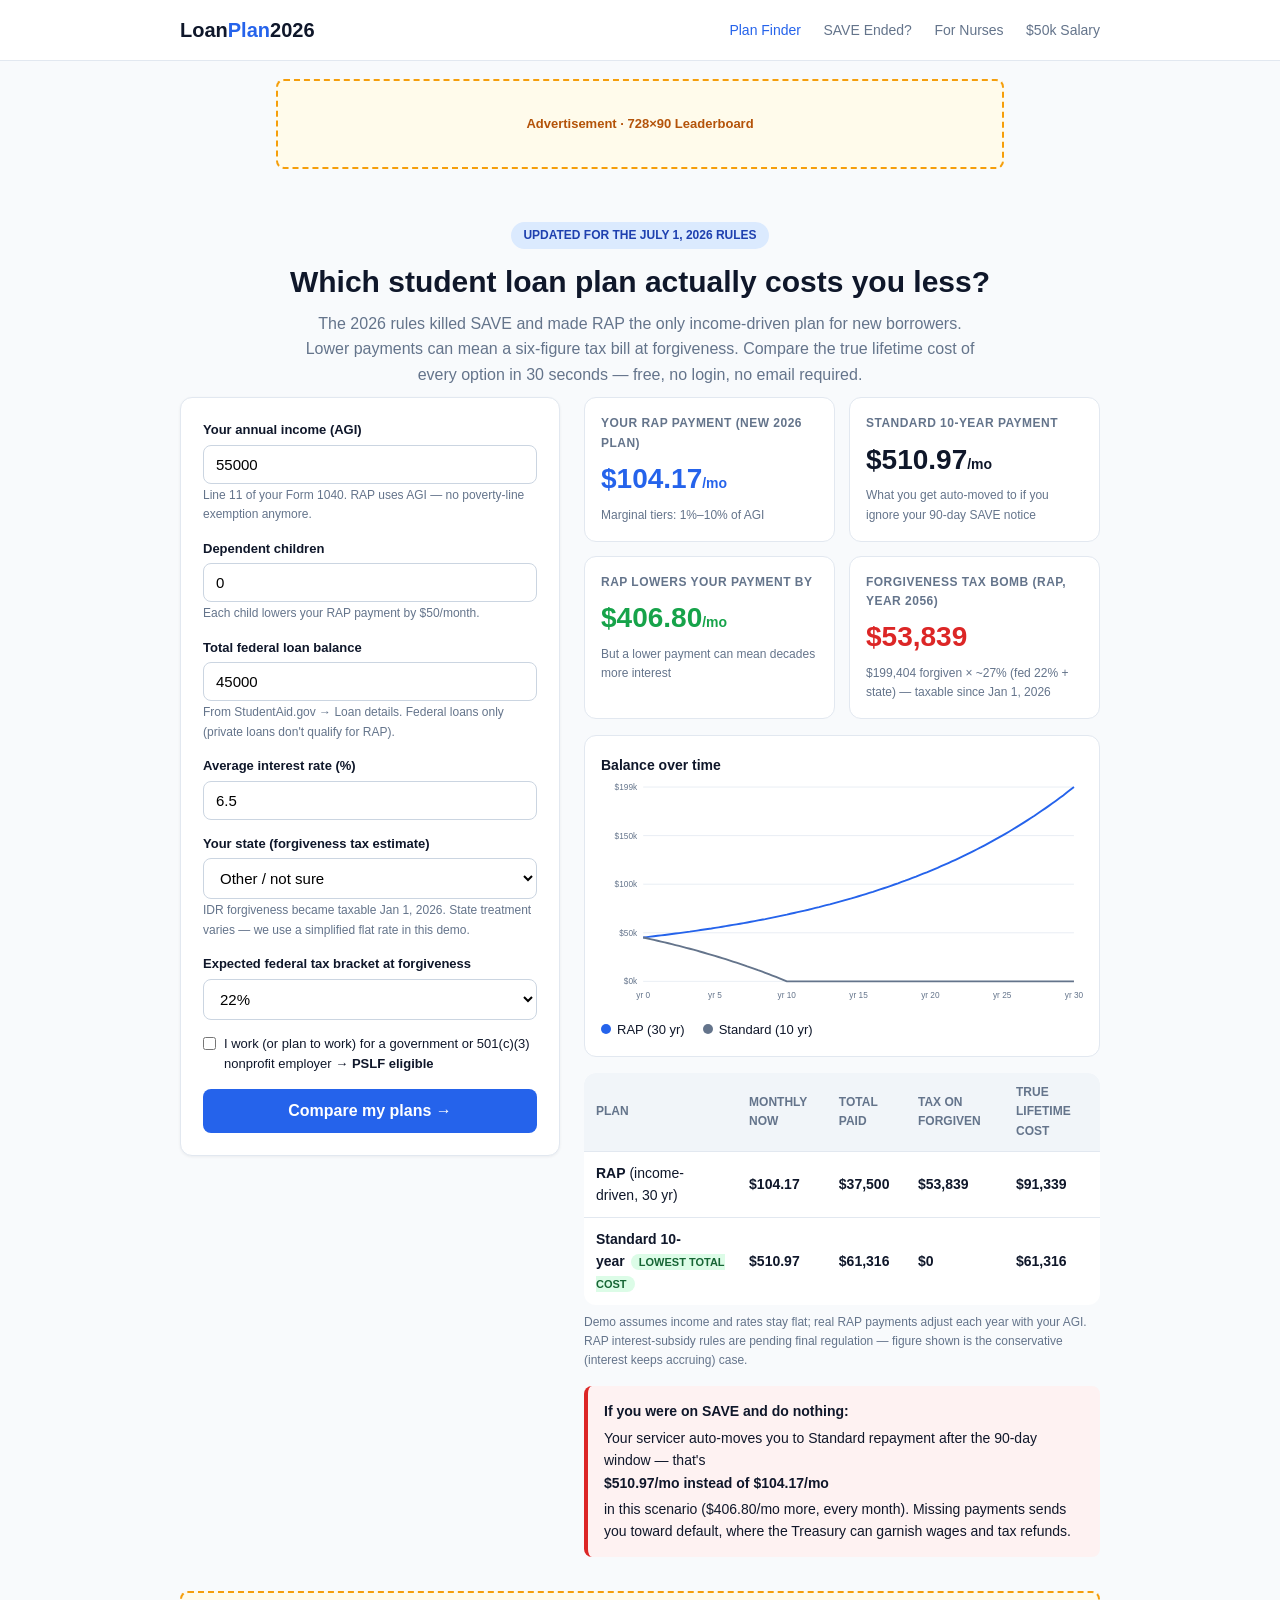
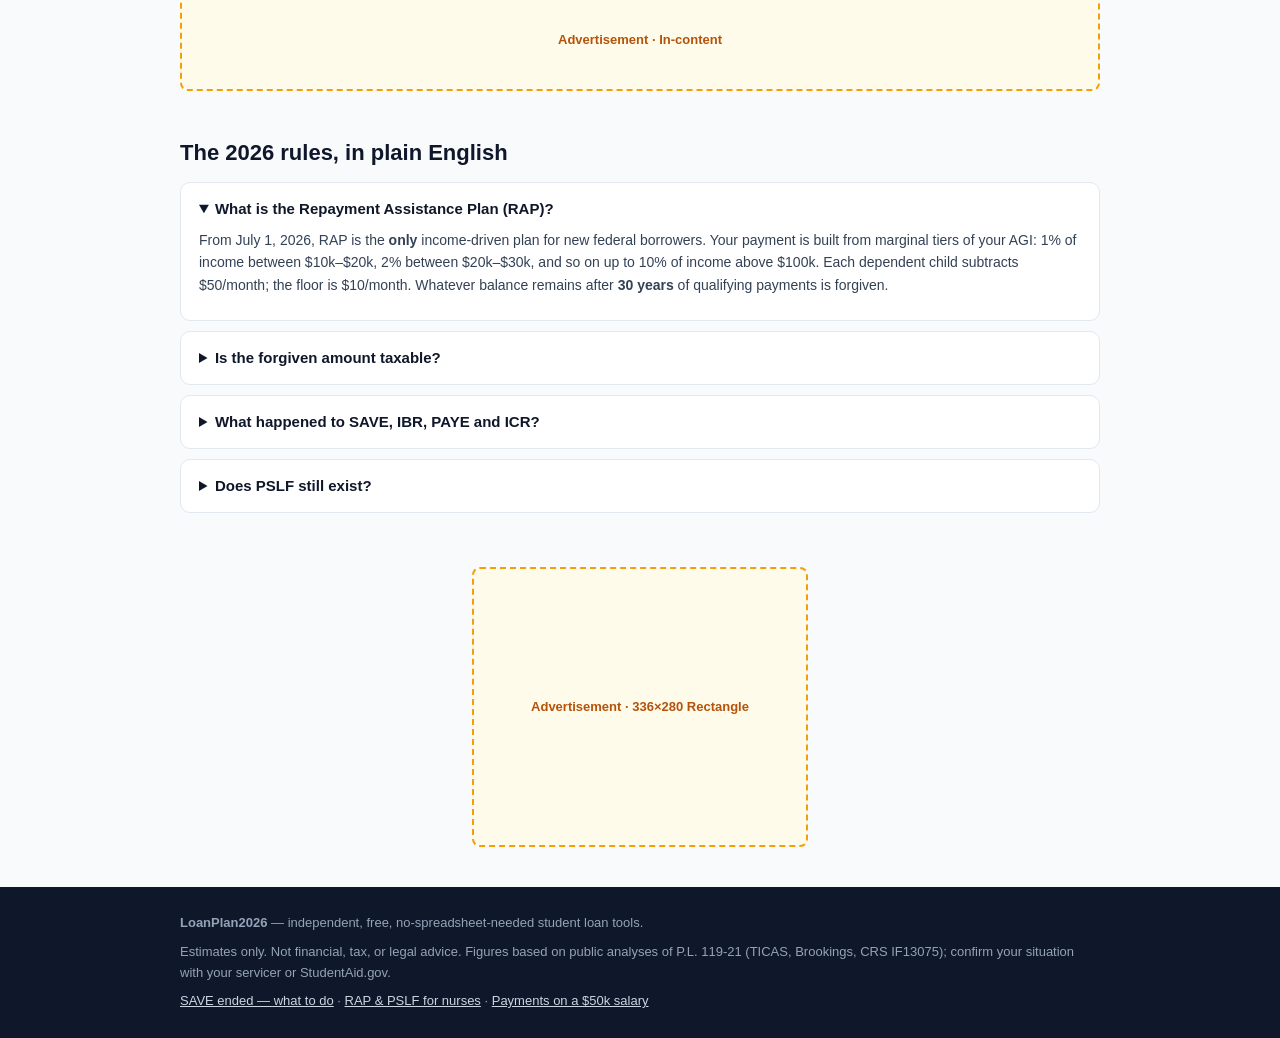
==== index.html @ 5ff78b08 "Student loan repayment plan finder for the July 2026 rules Static, dependency-free calculator compar" ====
<!DOCTYPE html>
<html lang="en">
<head>
<meta charset="UTF-8">
<meta name="viewport" content="width=device-width, initial-scale=1.0">
<title>Student Loan Repayment Plan Finder 2026 — RAP vs Standard vs PSLF Calculator</title>
<meta name="description" content="Free calculator: compare the new Repayment Assistance Plan (RAP), Standard 10-year, and PSLF under the July 2026 rules. See your monthly payment, lifetime cost, and the forgiveness tax bomb before your 90-day window closes.">
<link rel="icon" href="data:,">
<link rel="stylesheet" href="style.css">
<script type="application/ld+json">
{
  "@context": "https://schema.org",
  "@type": "FAQPage",
  "mainEntity": [
    {
      "@type": "Question",
      "name": "What is the Repayment Assistance Plan (RAP)?",
      "acceptedAnswer": { "@type": "Answer", "text": "RAP is the only income-driven repayment plan available to new federal student loan borrowers from July 1, 2026. Payments are calculated on marginal tiers of 1% to 10% of your adjusted gross income, minus $50 per month per dependent child, with a $10 minimum. Remaining balances are forgiven after 30 years." }
    },
    {
      "@type": "Question",
      "name": "Is student loan forgiveness still tax-free?",
      "acceptedAnswer": { "@type": "Answer", "text": "No, except for PSLF. Since January 1, 2026, amounts forgiven under income-driven plans like RAP count as taxable income. Forgiveness under Public Service Loan Forgiveness remains federally tax-free." }
    },
    {
      "@type": "Question",
      "name": "What happens to SAVE plan borrowers?",
      "acceptedAnswer": { "@type": "Answer", "text": "The SAVE plan ended July 1, 2026. Borrowers get a 90-day window after servicer notification to pick a new plan; anyone who does not choose is automatically moved to Standard repayment, which usually means a much higher monthly payment." }
    }
  ]
}
</script>
</head>
<body>

<header class="site">
  <div class="container">
    <a class="logo" href="index.html">Loan<span>Plan</span>2026</a>
    <nav class="site">
      <a href="index.html" class="active">Plan Finder</a>
      <a href="save-transition.html">SAVE Ended?</a>
      <a href="nurses.html">For Nurses</a>
      <a href="income-50k.html">$50k Salary</a>
    </nav>
  </div>
</header>

<div class="container">
  <div class="ad-slot ad-leaderboard">Advertisement · 728×90 Leaderboard</div>
</div>

<div class="container hero">
  <div class="badge">UPDATED FOR THE JULY 1, 2026 RULES</div>
  <h1>Which student loan plan actually costs you less?</h1>
  <p class="sub">The 2026 rules killed SAVE and made RAP the only income-driven plan for new borrowers. Lower payments can mean a six-figure tax bill at forgiveness. Compare the true lifetime cost of every option in 30 seconds — free, no login, no email required.</p>
</div>

<main class="container">
  <div class="calc-wrap">

    <!-- ============ INPUT FORM ============ -->
    <div class="card">
      <form id="calc-form" data-defaults='{"agi":55000,"children":0,"balance":45000,"rate":6.5}'>
        <div class="field">
          <label for="agi">Your annual income (AGI)</label>
          <input type="number" id="agi" name="agi" min="0" step="1" value="55000" required>
          <div class="hint">Line 11 of your Form 1040. RAP uses AGI — no poverty-line exemption anymore.</div>
        </div>
        <div class="field">
          <label for="children">Dependent children</label>
          <input type="number" id="children" name="children" min="0" max="10" value="0">
          <div class="hint">Each child lowers your RAP payment by $50/month.</div>
        </div>
        <div class="field">
          <label for="balance">Total federal loan balance</label>
          <input type="number" id="balance" name="balance" min="0" step="1" value="45000" required>
          <div class="hint">From StudentAid.gov → Loan details. Federal loans only (private loans don't qualify for RAP).</div>
        </div>
        <div class="field">
          <label for="rate">Average interest rate (%)</label>
          <input type="number" id="rate" name="rate" min="0" max="15" step="0.01" value="6.5">
        </div>
        <div class="field">
          <label for="state">Your state (forgiveness tax estimate)</label>
          <select id="state" name="state">
            <option value="CA">California</option>
            <option value="NY">New York</option>
            <option value="MA">Massachusetts</option>
            <option value="IL">Illinois</option>
            <option value="PA">Pennsylvania</option>
            <option value="OH">Ohio</option>
            <option value="GA">Georgia</option>
            <option value="TX">Texas (no income tax)</option>
            <option value="FL">Florida (no income tax)</option>
            <option value="WA">Washington (no income tax)</option>
            <option value="TN">Tennessee (no income tax)</option>
            <option value="OTHER" selected>Other / not sure</option>
          </select>
          <div class="hint">IDR forgiveness became taxable Jan 1, 2026. State treatment varies — we use a simplified flat rate in this demo.</div>
        </div>
        <div class="field">
          <label for="fedTax">Expected federal tax bracket at forgiveness</label>
          <select id="fedTax" name="fedTax">
            <option value="12">12%</option>
            <option value="22" selected>22%</option>
            <option value="24">24%</option>
            <option value="32">32%</option>
          </select>
        </div>
        <div class="checkline">
          <input type="checkbox" id="pslf" name="pslf">
          <label for="pslf">I work (or plan to work) for a government or 501(c)(3) nonprofit employer → <b>PSLF eligible</b></label>
        </div>
        <button type="submit" class="primary">Compare my plans →</button>
</form>
    </div>

    <!-- ============ RESULTS ============ -->
    <div id="results">
      <div id="cards" class="result-grid"></div>
      <div class="chart-box">
        <b style="font-size:14px">Balance over time</b>
        <div id="chart"></div>
        <div id="legend" class="legend"></div>
      </div>
      <div id="compare-table"></div>
      <div id="do-nothing"></div>
</div>
  </div>

  <div class="ad-slot ad-inline">Advertisement · In-content</div>

  <section class="block faq">
    <h2>The 2026 rules, in plain English</h2>
    <details open>
      <summary>What is the Repayment Assistance Plan (RAP)?</summary>
      <p>From July 1, 2026, RAP is the <b>only</b> income-driven plan for new federal borrowers. Your payment is built from marginal tiers of your AGI: 1% of income between $10k–$20k, 2% between $20k–$30k, and so on up to 10% of income above $100k. Each dependent child subtracts $50/month; the floor is $10/month. Whatever balance remains after <b>30 years</b> of qualifying payments is forgiven.</p>
    </details>
    <details>
      <summary>Is the forgiven amount taxable?</summary>
      <p><b>Yes — this is the trap.</b> The federal tax exclusion for IDR forgiveness expired, and since January 1, 2026 forgiven balances are taxable income. A borrower with $80k forgiven could owe ~$20k+ in tax in the year of forgiveness. <b>PSLF forgiveness remains tax-free</b>, which is why the PSLF track wins for public-service workers. Some states also tax the forgiven amount; our calculator estimates both.</p>
    </details>
    <details>
      <summary>What happened to SAVE, IBR, PAYE and ICR?</summary>
      <p>SAVE ended July 1, 2026. If you were enrolled, your servicer notifies you and you have <b>90 days</b> to choose a new plan — otherwise you are auto-moved to Standard repayment (often 3–5× the RAP payment). Old IBR remains available to existing borrowers; PAYE and ICR sunset by July 1, 2028. New borrowers cannot get any of them.</p>
    </details>
    <details>
      <summary>Does PSLF still exist?</summary>
      <p>Yes. The 120-payment / 10-year structure survives, RAP payments count, and PSLF forgiveness stays tax-free. But the new "Tiered Standard" plan does <b>not</b> count toward PSLF — picking the wrong plan can waste years of progress. See <a href="nurses.html">our guide for nurses</a> for the PSLF-specific math.</p>
    </details>
  </section>

  <div class="ad-slot ad-rect">Advertisement · 336×280 Rectangle</div>
</main>

<footer class="site">
  <div class="container">
    <div><b>LoanPlan2026</b> — independent, free, no-spreadsheet-needed student loan tools.</div>
    <div>Estimates only. Not financial, tax, or legal advice. Figures based on public analyses of P.L. 119-21 (TICAS, Brookings, CRS IF13075); confirm your situation with your servicer or StudentAid.gov.</div>
    <div><a href="save-transition.html">SAVE ended — what to do</a> · <a href="nurses.html">RAP & PSLF for nurses</a> · <a href="income-50k.html">Payments on a $50k salary</a></div>
  </div>
</footer>

<script src="calc.js"></script>
</body>
</html>
---- style.css ----
:root {
  --blue: #2563eb;
  --blue-dark: #1e40af;
  --green: #16a34a;
  --red: #dc2626;
  --ink: #0f172a;
  --muted: #64748b;
  --bg: #f8fafc;
  --card: #ffffff;
  --line: #e2e8f0;
}
* { box-sizing: border-box; margin: 0; padding: 0; }
body {
  font-family: -apple-system, BlinkMacSystemFont, "Segoe UI", Roboto, Helvetica, Arial, sans-serif;
  color: var(--ink);
  background: var(--bg);
  line-height: 1.6;
}
a { color: var(--blue); }
.container { max-width: 960px; margin: 0 auto; padding: 0 20px; }

/* ===== Header ===== */
header.site {
  background: var(--card); border-bottom: 1px solid var(--line);
  padding: 14px 0;
}
header.site .container { display: flex; align-items: center; justify-content: space-between; flex-wrap: wrap; gap: 10px; }
.logo { font-size: 20px; font-weight: 800; color: var(--ink); text-decoration: none; }
.logo span { color: var(--blue); }
nav.site a { margin-left: 18px; text-decoration: none; color: var(--muted); font-size: 14px; font-weight: 500; }
nav.site a:hover, nav.site a.active { color: var(--blue); }

/* ===== Ad slots (reserved inventory) ===== */
.ad-slot {
  border: 2px dashed #f59e0b; background: #fffbeb; border-radius: 8px;
  display: flex; flex-direction: column; align-items: center; justify-content: center;
  color: #b45309; font-size: 13px; font-weight: 600; margin: 18px auto; text-align: center;
}
.ad-leaderboard { max-width: 728px; height: 90px; }
.ad-rect { max-width: 336px; height: 280px; }
.ad-inline { max-width: 100%; height: 100px; }

/* ===== Hero / content ===== */
.hero { padding: 34px 0 10px; text-align: center; }
.hero h1 { font-size: 30px; line-height: 1.25; margin-bottom: 10px; }
.hero p.sub { color: var(--muted); font-size: 16px; max-width: 680px; margin: 0 auto; }
.badge {
  display: inline-block; background: #dbeafe; color: var(--blue-dark);
  font-size: 12px; font-weight: 700; padding: 4px 12px; border-radius: 999px; margin-bottom: 14px;
}

section.block { padding: 26px 0; }
h2 { font-size: 22px; margin-bottom: 12px; }
h3 { font-size: 17px; margin: 18px 0 8px; }
p { margin-bottom: 10px; }
ul.plain { margin: 8px 0 14px 22px; }
ul.plain li { margin-bottom: 6px; }

/* ===== Calculator ===== */
.calc-wrap { display: grid; grid-template-columns: 380px 1fr; gap: 24px; align-items: start; }
@media (max-width: 860px) { .calc-wrap { grid-template-columns: 1fr; } }
.card {
  background: var(--card); border: 1px solid var(--line); border-radius: 12px;
  padding: 22px; box-shadow: 0 1px 3px rgba(15,23,42,.06);
}
.field { margin-bottom: 14px; }
.field label { display: block; font-size: 13px; font-weight: 600; margin-bottom: 4px; }
.field .hint { font-size: 12px; color: var(--muted); margin-top: 2px; }
.field input[type=number], .field select {
  width: 100%; padding: 10px 12px; border: 1px solid #cbd5e1; border-radius: 8px;
  font-size: 15px; background: #fff;
}
.field input:focus, .field select:focus { outline: 2px solid var(--blue); border-color: transparent; }
.checkline { display: flex; align-items: flex-start; gap: 8px; font-size: 13px; margin-bottom: 14px; }
.checkline input { margin-top: 3px; }
button.primary {
  width: 100%; padding: 13px; background: var(--blue); color: #fff; border: none;
  border-radius: 8px; font-size: 16px; font-weight: 700; cursor: pointer;
}
button.primary:hover { background: var(--blue-dark); }

/* ===== Results ===== */
.result-grid { display: grid; grid-template-columns: 1fr 1fr; gap: 14px; margin-bottom: 16px; }
@media (max-width: 560px) { .result-grid { grid-template-columns: 1fr; } }
.metric {
  background: var(--card); border: 1px solid var(--line); border-radius: 12px; padding: 16px;
}
.metric .label { font-size: 12px; color: var(--muted); font-weight: 600; text-transform: uppercase; letter-spacing: .04em; }
.metric .value { font-size: 28px; font-weight: 800; margin: 4px 0; }
.metric .note { font-size: 12px; color: var(--muted); }
.metric.good .value { color: var(--green); }
.metric.bad .value { color: var(--red); }
.metric.blue .value { color: var(--blue); }

.chart-box { background: var(--card); border: 1px solid var(--line); border-radius: 12px; padding: 16px; margin-bottom: 16px; }
.legend { display: flex; gap: 18px; font-size: 13px; margin-top: 8px; flex-wrap: wrap; }
.legend .dot { display: inline-block; width: 10px; height: 10px; border-radius: 50%; margin-right: 6px; }

table.compare { width: 100%; border-collapse: collapse; font-size: 14px; background: var(--card); border-radius: 12px; overflow: hidden; }
table.compare th, table.compare td { padding: 10px 12px; text-align: left; border-bottom: 1px solid var(--line); }
table.compare th { background: #f1f5f9; font-size: 12px; text-transform: uppercase; color: var(--muted); }
table.compare td.num { font-variant-numeric: tabular-nums; font-weight: 600; }
table.compare tr:last-child td { border-bottom: none; }
.best-tag { background: #dcfce7; color: #166534; font-size: 11px; font-weight: 700; padding: 2px 8px; border-radius: 999px; margin-left: 6px; }

.alert {
  border-left: 4px solid var(--red); background: #fef2f2; border-radius: 8px;
  padding: 14px 16px; font-size: 14px; margin: 16px 0;
}
.alert.warn { border-color: #f59e0b; background: #fffbeb; }
.alert.ok { border-color: var(--green); background: #f0fdf4; }
.alert b { display: block; margin-bottom: 4px; }

#warn { display: none; }
#results.invalid > div:not(#warn) { display: none; }
#results.invalid > #warn { display: block; }


/* ===== FAQ / footer ===== */
.faq details { background: var(--card); border: 1px solid var(--line); border-radius: 10px; padding: 14px 18px; margin-bottom: 10px; }
.faq summary { font-weight: 700; cursor: pointer; font-size: 15px; }
.faq details p { margin-top: 8px; color: #334155; font-size: 14px; }

footer.site {
  margin-top: 40px; background: var(--ink); color: #94a3b8; font-size: 13px; padding: 26px 0;
}
footer.site .container { display: flex; flex-direction: column; gap: 8px; }
footer.site a { color: #cbd5e1; }

/* checklist page */
.steps { counter-reset: step; }
.step {
  background: var(--card); border: 1px solid var(--line); border-radius: 12px;
  padding: 18px 18px 18px 62px; margin-bottom: 14px; position: relative;
}
.step::before {
  counter-increment: step; content: counter(step);
  position: absolute; left: 16px; top: 18px;
  width: 30px; height: 30px; border-radius: 50%;
  background: var(--blue); color: #fff; font-weight: 800;
  display: flex; align-items: center; justify-content: center; font-size: 15px;
}
.step b { display: block; margin-bottom: 4px; font-size: 15px; }
.step p { font-size: 14px; color: #334155; margin: 0; }
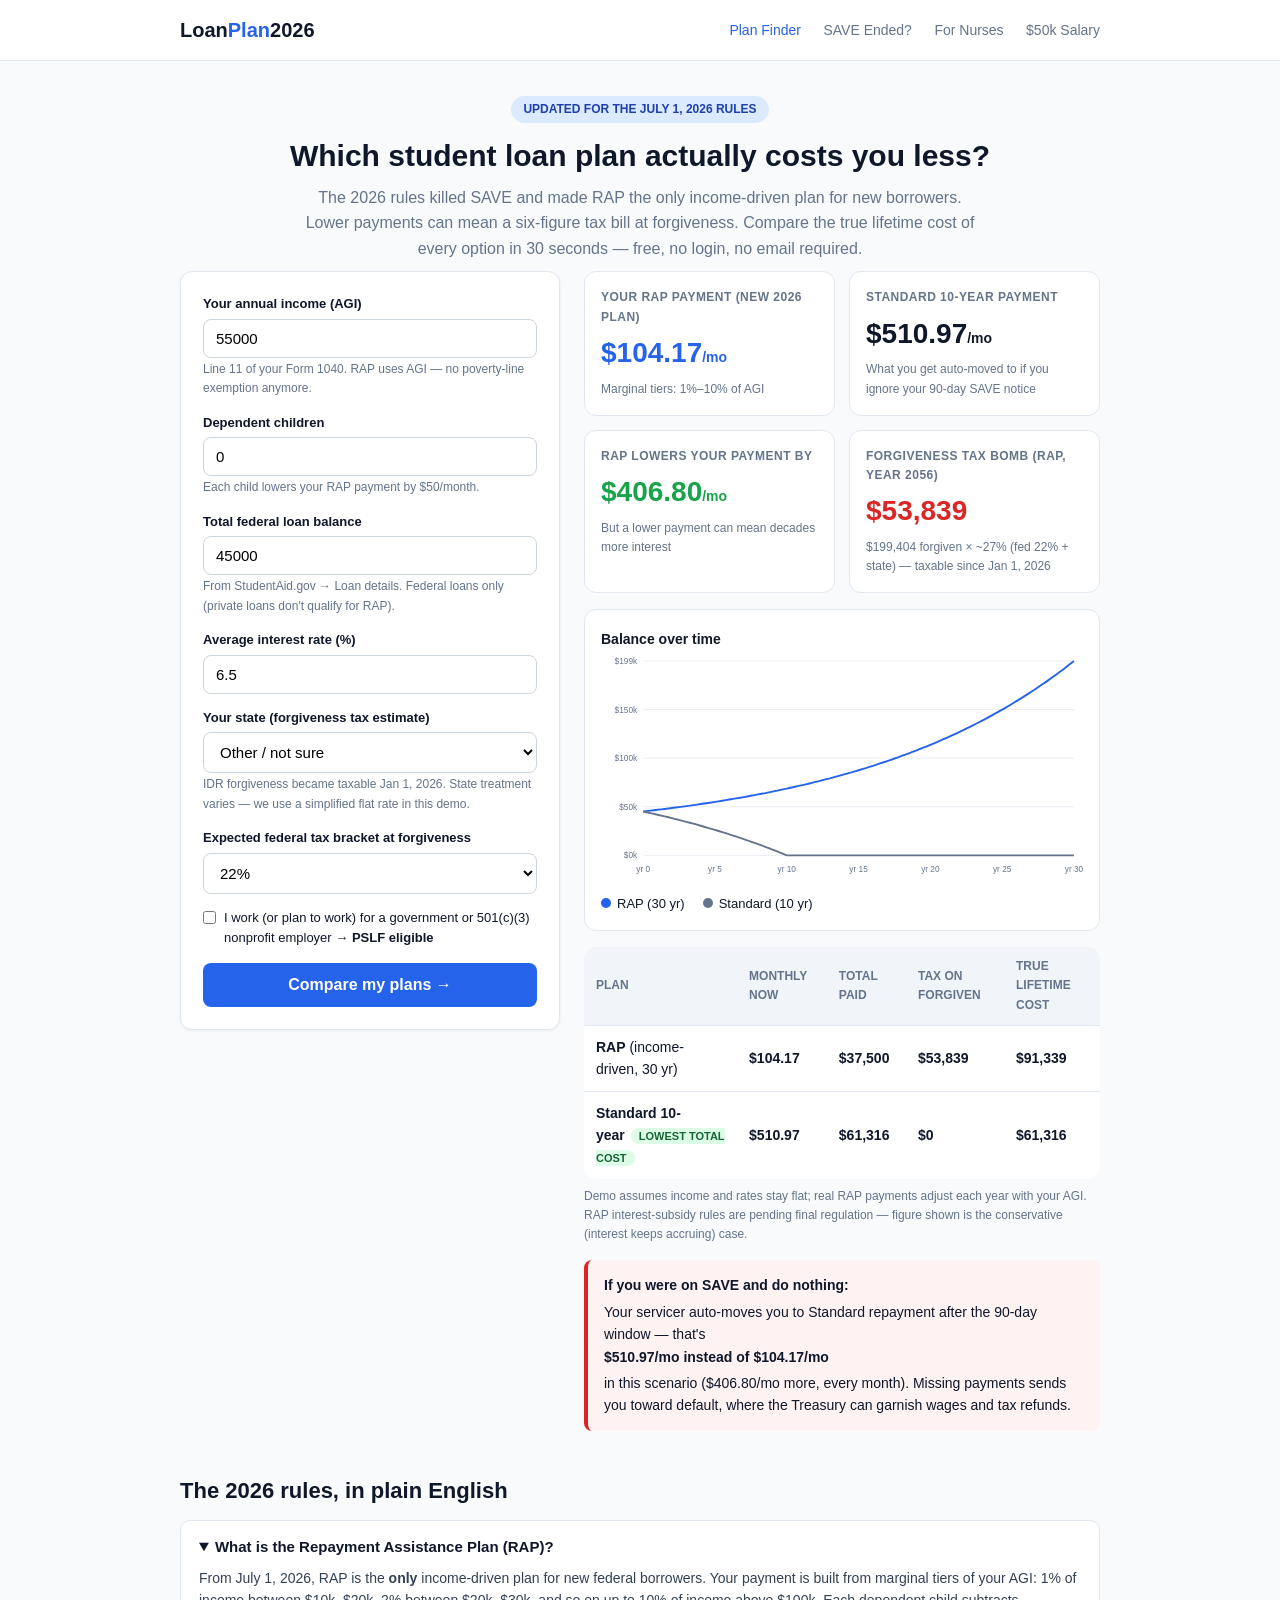
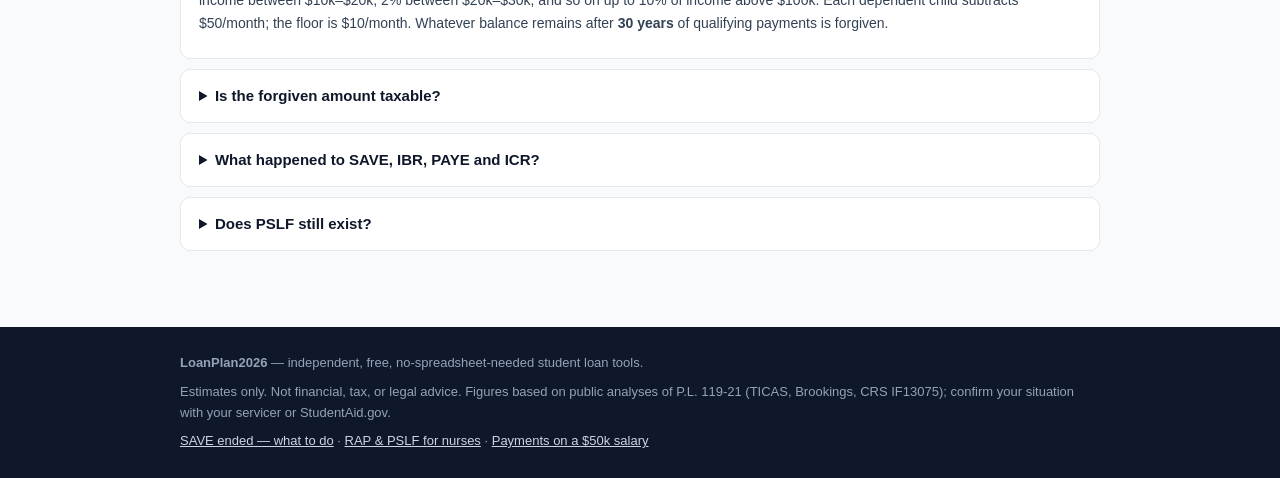
==== commit ea3d2db4: "Remove visible ad-slot placeholders Empty dashed 'Advertisement' boxes read as broken UI to real vis" ====
--- a/index.html
+++ b/index.html
@@ -46,7 +46,6 @@
 </header>
 
 <div class="container">
-  <div class="ad-slot ad-leaderboard">Advertisement · 728×90 Leaderboard</div>
 </div>
 
 <div class="container hero">
@@ -128,8 +127,6 @@
 </div>
   </div>
 
-  <div class="ad-slot ad-inline">Advertisement · In-content</div>
-
   <section class="block faq">
     <h2>The 2026 rules, in plain English</h2>
     <details open>
@@ -150,7 +147,6 @@
     </details>
   </section>
 
-  <div class="ad-slot ad-rect">Advertisement · 336×280 Rectangle</div>
 </main>
 
 <footer class="site">
--- a/style.css
+++ b/style.css
@@ -29,16 +29,6 @@
 .logo span { color: var(--blue); }
 nav.site a { margin-left: 18px; text-decoration: none; color: var(--muted); font-size: 14px; font-weight: 500; }
 nav.site a:hover, nav.site a.active { color: var(--blue); }
-
-/* ===== Ad slots (reserved inventory) ===== */
-.ad-slot {
-  border: 2px dashed #f59e0b; background: #fffbeb; border-radius: 8px;
-  display: flex; flex-direction: column; align-items: center; justify-content: center;
-  color: #b45309; font-size: 13px; font-weight: 600; margin: 18px auto; text-align: center;
-}
-.ad-leaderboard { max-width: 728px; height: 90px; }
-.ad-rect { max-width: 336px; height: 280px; }
-.ad-inline { max-width: 100%; height: 100px; }
 
 /* ===== Hero / content ===== */
 .hero { padding: 34px 0 10px; text-align: center; }
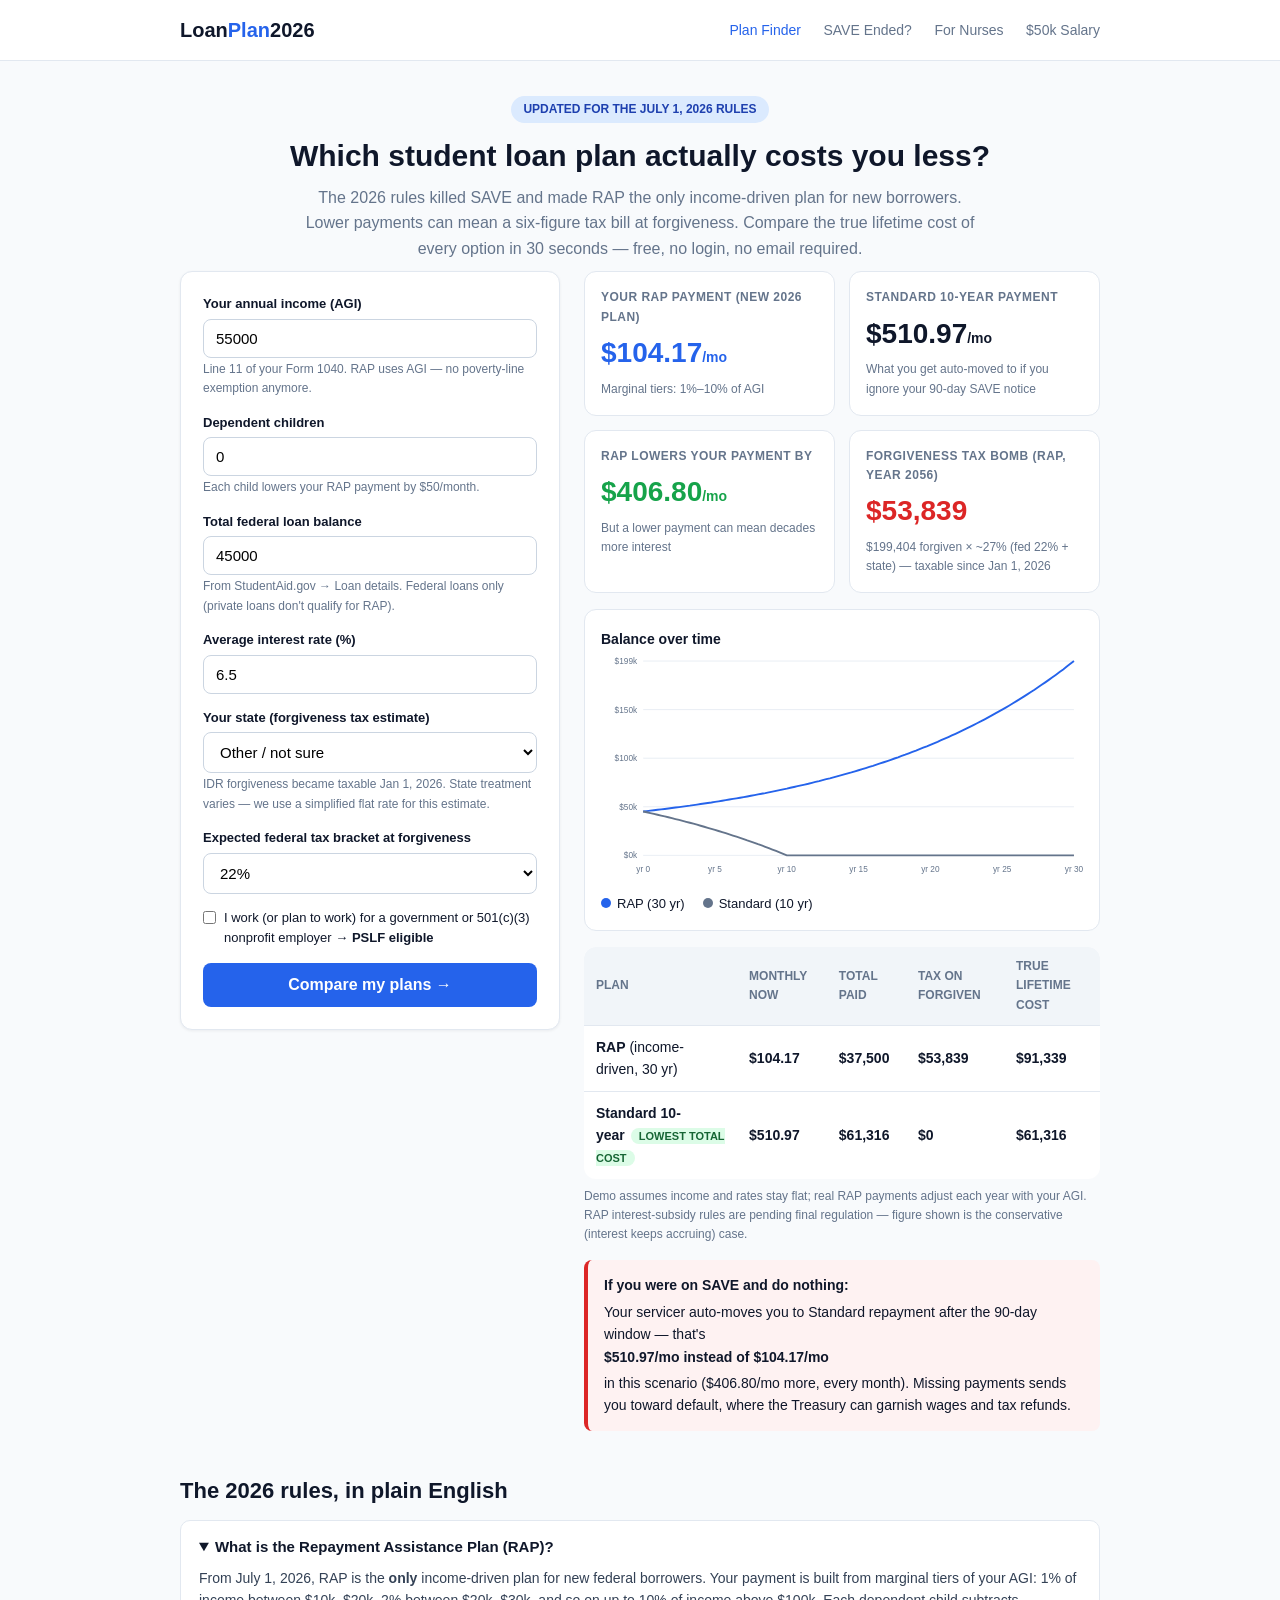
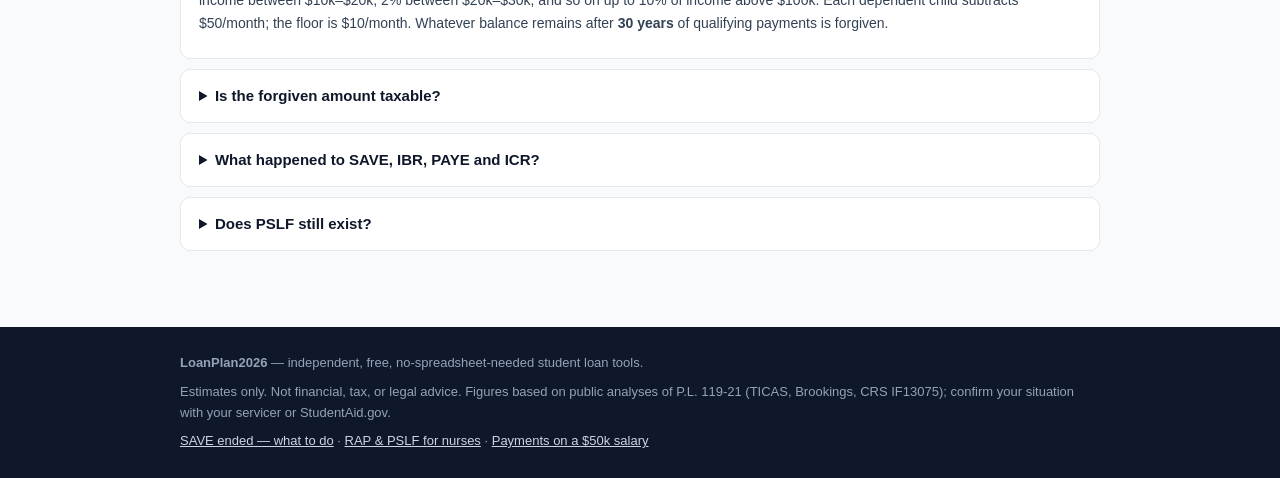
==== commit c498b14c: "Drop 'demo' wording from state-tax hint for production copy" ====
--- a/index.html
+++ b/index.html
@@ -95,7 +95,7 @@
             <option value="TN">Tennessee (no income tax)</option>
             <option value="OTHER" selected>Other / not sure</option>
           </select>
-          <div class="hint">IDR forgiveness became taxable Jan 1, 2026. State treatment varies — we use a simplified flat rate in this demo.</div>
+          <div class="hint">IDR forgiveness became taxable Jan 1, 2026. State treatment varies — we use a simplified flat rate for this estimate.</div>
         </div>
         <div class="field">
           <label for="fedTax">Expected federal tax bracket at forgiveness</label>
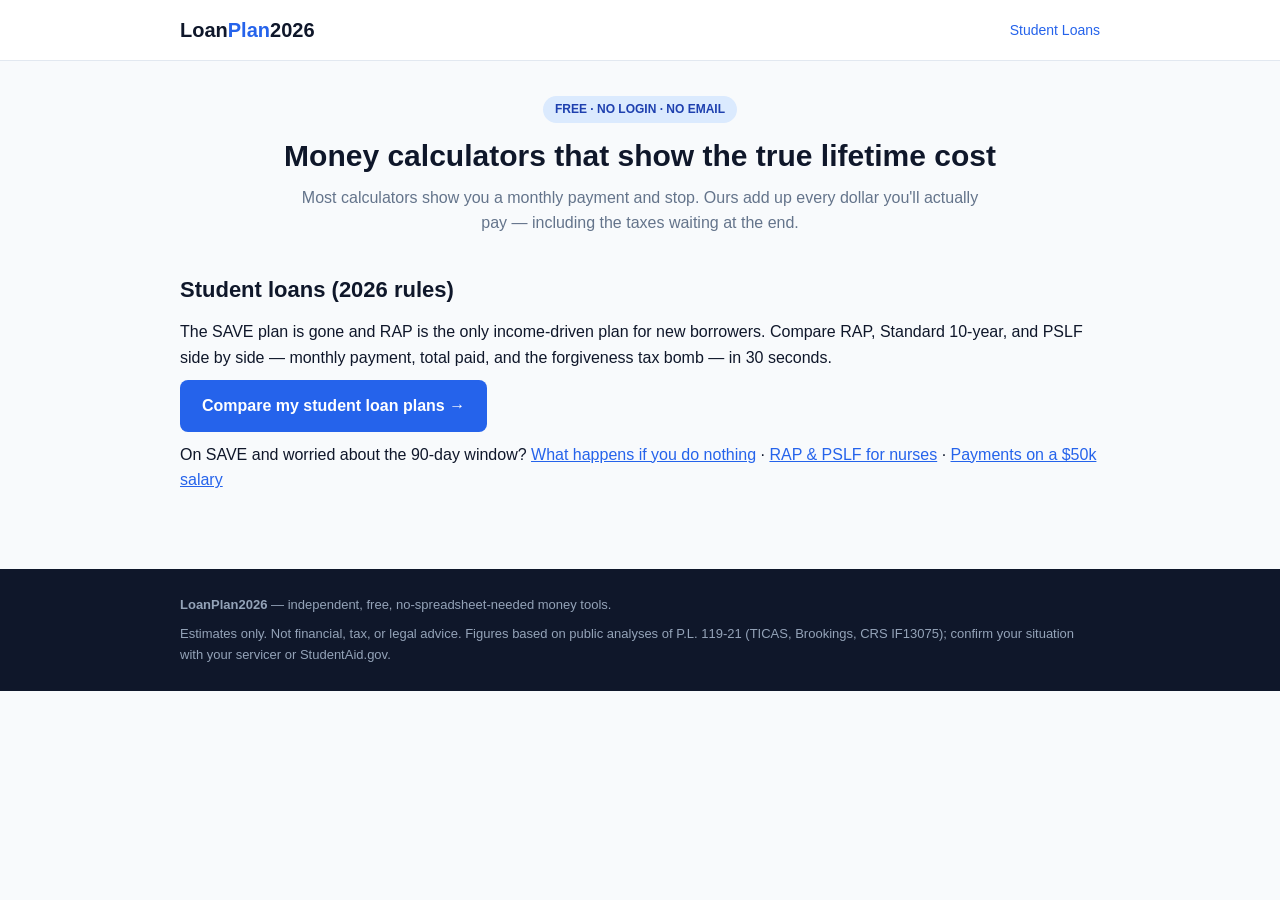
==== commit acb49d9b: "Restructure finance vertical: tools under /student-loans/, add root hub Prepares the repo as a multi" ====
--- a/index.html
+++ b/index.html
@@ -3,33 +3,10 @@
 <head>
 <meta charset="UTF-8">
 <meta name="viewport" content="width=device-width, initial-scale=1.0">
-<title>Student Loan Repayment Plan Finder 2026 — RAP vs Standard vs PSLF Calculator</title>
-<meta name="description" content="Free calculator: compare the new Repayment Assistance Plan (RAP), Standard 10-year, and PSLF under the July 2026 rules. See your monthly payment, lifetime cost, and the forgiveness tax bomb before your 90-day window closes.">
+<title>LoanPlan2026 — Free Money Calculators</title>
+<meta name="description" content="Free, no-login calculators for real money decisions. Start with the 2026 student loan plan comparer: RAP vs Standard vs PSLF, including the forgiveness tax bill.">
 <link rel="icon" href="data:,">
-<link rel="stylesheet" href="style.css">
-<script type="application/ld+json">
-{
-  "@context": "https://schema.org",
-  "@type": "FAQPage",
-  "mainEntity": [
-    {
-      "@type": "Question",
-      "name": "What is the Repayment Assistance Plan (RAP)?",
-      "acceptedAnswer": { "@type": "Answer", "text": "RAP is the only income-driven repayment plan available to new federal student loan borrowers from July 1, 2026. Payments are calculated on marginal tiers of 1% to 10% of your adjusted gross income, minus $50 per month per dependent child, with a $10 minimum. Remaining balances are forgiven after 30 years." }
-    },
-    {
-      "@type": "Question",
-      "name": "Is student loan forgiveness still tax-free?",
-      "acceptedAnswer": { "@type": "Answer", "text": "No, except for PSLF. Since January 1, 2026, amounts forgiven under income-driven plans like RAP count as taxable income. Forgiveness under Public Service Loan Forgiveness remains federally tax-free." }
-    },
-    {
-      "@type": "Question",
-      "name": "What happens to SAVE plan borrowers?",
-      "acceptedAnswer": { "@type": "Answer", "text": "The SAVE plan ended July 1, 2026. Borrowers get a 90-day window after servicer notification to pick a new plan; anyone who does not choose is automatically moved to Standard repayment, which usually means a much higher monthly payment." }
-    }
-  ]
-}
-</script>
+<link rel="stylesheet" href="student-loans/style.css">
 </head>
 <body>
 
@@ -37,126 +14,32 @@
   <div class="container">
     <a class="logo" href="index.html">Loan<span>Plan</span>2026</a>
     <nav class="site">
-      <a href="index.html" class="active">Plan Finder</a>
-      <a href="save-transition.html">SAVE Ended?</a>
-      <a href="nurses.html">For Nurses</a>
-      <a href="income-50k.html">$50k Salary</a>
+      <a href="student-loans/index.html" class="active">Student Loans</a>
     </nav>
   </div>
 </header>
 
-<div class="container">
+<div class="container hero">
+  <div class="badge">FREE · NO LOGIN · NO EMAIL</div>
+  <h1>Money calculators that show the true lifetime cost</h1>
+  <p class="sub">Most calculators show you a monthly payment and stop. Ours add up every dollar you'll actually pay — including the taxes waiting at the end.</p>
 </div>
 
-<div class="container hero">
-  <div class="badge">UPDATED FOR THE JULY 1, 2026 RULES</div>
-  <h1>Which student loan plan actually costs you less?</h1>
-  <p class="sub">The 2026 rules killed SAVE and made RAP the only income-driven plan for new borrowers. Lower payments can mean a six-figure tax bill at forgiveness. Compare the true lifetime cost of every option in 30 seconds — free, no login, no email required.</p>
+<div class="container">
+  <section class="block">
+    <h2>Student loans (2026 rules)</h2>
+    <p>The SAVE plan is gone and RAP is the only income-driven plan for new borrowers. Compare RAP, Standard 10-year, and PSLF side by side — monthly payment, total paid, and the forgiveness tax bomb — in 30 seconds.</p>
+    <p><a class="primary" href="student-loans/index.html">Compare my student loan plans →</a></p>
+    <p class="note">On SAVE and worried about the 90-day window? <a href="student-loans/save-transition.html">What happens if you do nothing</a> · <a href="student-loans/nurses.html">RAP &amp; PSLF for nurses</a> · <a href="student-loans/income-50k.html">Payments on a $50k salary</a></p>
+  </section>
 </div>
-
-<main class="container">
-  <div class="calc-wrap">
-
-    <!-- ============ INPUT FORM ============ -->
-    <div class="card">
-      <form id="calc-form" data-defaults='{"agi":55000,"children":0,"balance":45000,"rate":6.5}'>
-        <div class="field">
-          <label for="agi">Your annual income (AGI)</label>
-          <input type="number" id="agi" name="agi" min="0" step="1" value="55000" required>
-          <div class="hint">Line 11 of your Form 1040. RAP uses AGI — no poverty-line exemption anymore.</div>
-        </div>
-        <div class="field">
-          <label for="children">Dependent children</label>
-          <input type="number" id="children" name="children" min="0" max="10" value="0">
-          <div class="hint">Each child lowers your RAP payment by $50/month.</div>
-        </div>
-        <div class="field">
-          <label for="balance">Total federal loan balance</label>
-          <input type="number" id="balance" name="balance" min="0" step="1" value="45000" required>
-          <div class="hint">From StudentAid.gov → Loan details. Federal loans only (private loans don't qualify for RAP).</div>
-        </div>
-        <div class="field">
-          <label for="rate">Average interest rate (%)</label>
-          <input type="number" id="rate" name="rate" min="0" max="15" step="0.01" value="6.5">
-        </div>
-        <div class="field">
-          <label for="state">Your state (forgiveness tax estimate)</label>
-          <select id="state" name="state">
-            <option value="CA">California</option>
-            <option value="NY">New York</option>
-            <option value="MA">Massachusetts</option>
-            <option value="IL">Illinois</option>
-            <option value="PA">Pennsylvania</option>
-            <option value="OH">Ohio</option>
-            <option value="GA">Georgia</option>
-            <option value="TX">Texas (no income tax)</option>
-            <option value="FL">Florida (no income tax)</option>
-            <option value="WA">Washington (no income tax)</option>
-            <option value="TN">Tennessee (no income tax)</option>
-            <option value="OTHER" selected>Other / not sure</option>
-          </select>
-          <div class="hint">IDR forgiveness became taxable Jan 1, 2026. State treatment varies — we use a simplified flat rate for this estimate.</div>
-        </div>
-        <div class="field">
-          <label for="fedTax">Expected federal tax bracket at forgiveness</label>
-          <select id="fedTax" name="fedTax">
-            <option value="12">12%</option>
-            <option value="22" selected>22%</option>
-            <option value="24">24%</option>
-            <option value="32">32%</option>
-          </select>
-        </div>
-        <div class="checkline">
-          <input type="checkbox" id="pslf" name="pslf">
-          <label for="pslf">I work (or plan to work) for a government or 501(c)(3) nonprofit employer → <b>PSLF eligible</b></label>
-        </div>
-        <button type="submit" class="primary">Compare my plans →</button>
-</form>
-    </div>
-
-    <!-- ============ RESULTS ============ -->
-    <div id="results">
-      <div id="cards" class="result-grid"></div>
-      <div class="chart-box">
-        <b style="font-size:14px">Balance over time</b>
-        <div id="chart"></div>
-        <div id="legend" class="legend"></div>
-      </div>
-      <div id="compare-table"></div>
-      <div id="do-nothing"></div>
-</div>
-  </div>
-
-  <section class="block faq">
-    <h2>The 2026 rules, in plain English</h2>
-    <details open>
-      <summary>What is the Repayment Assistance Plan (RAP)?</summary>
-      <p>From July 1, 2026, RAP is the <b>only</b> income-driven plan for new federal borrowers. Your payment is built from marginal tiers of your AGI: 1% of income between $10k–$20k, 2% between $20k–$30k, and so on up to 10% of income above $100k. Each dependent child subtracts $50/month; the floor is $10/month. Whatever balance remains after <b>30 years</b> of qualifying payments is forgiven.</p>
-    </details>
-    <details>
-      <summary>Is the forgiven amount taxable?</summary>
-      <p><b>Yes — this is the trap.</b> The federal tax exclusion for IDR forgiveness expired, and since January 1, 2026 forgiven balances are taxable income. A borrower with $80k forgiven could owe ~$20k+ in tax in the year of forgiveness. <b>PSLF forgiveness remains tax-free</b>, which is why the PSLF track wins for public-service workers. Some states also tax the forgiven amount; our calculator estimates both.</p>
-    </details>
-    <details>
-      <summary>What happened to SAVE, IBR, PAYE and ICR?</summary>
-      <p>SAVE ended July 1, 2026. If you were enrolled, your servicer notifies you and you have <b>90 days</b> to choose a new plan — otherwise you are auto-moved to Standard repayment (often 3–5× the RAP payment). Old IBR remains available to existing borrowers; PAYE and ICR sunset by July 1, 2028. New borrowers cannot get any of them.</p>
-    </details>
-    <details>
-      <summary>Does PSLF still exist?</summary>
-      <p>Yes. The 120-payment / 10-year structure survives, RAP payments count, and PSLF forgiveness stays tax-free. But the new "Tiered Standard" plan does <b>not</b> count toward PSLF — picking the wrong plan can waste years of progress. See <a href="nurses.html">our guide for nurses</a> for the PSLF-specific math.</p>
-    </details>
-  </section>
-
-</main>
 
 <footer class="site">
   <div class="container">
-    <div><b>LoanPlan2026</b> — independent, free, no-spreadsheet-needed student loan tools.</div>
+    <div><b>LoanPlan2026</b> — independent, free, no-spreadsheet-needed money tools.</div>
     <div>Estimates only. Not financial, tax, or legal advice. Figures based on public analyses of P.L. 119-21 (TICAS, Brookings, CRS IF13075); confirm your situation with your servicer or StudentAid.gov.</div>
-    <div><a href="save-transition.html">SAVE ended — what to do</a> · <a href="nurses.html">RAP & PSLF for nurses</a> · <a href="income-50k.html">Payments on a $50k salary</a></div>
   </div>
 </footer>
 
-<script src="calc.js"></script>
 </body>
 </html>
--- a/student-loans/style.css
+++ b/student-loans/style.css
@@ -0,0 +1,139 @@
+:root {
+  --blue: #2563eb;
+  --blue-dark: #1e40af;
+  --green: #16a34a;
+  --red: #dc2626;
+  --ink: #0f172a;
+  --muted: #64748b;
+  --bg: #f8fafc;
+  --card: #ffffff;
+  --line: #e2e8f0;
+}
+* { box-sizing: border-box; margin: 0; padding: 0; }
+body {
+  font-family: -apple-system, BlinkMacSystemFont, "Segoe UI", Roboto, Helvetica, Arial, sans-serif;
+  color: var(--ink);
+  background: var(--bg);
+  line-height: 1.6;
+}
+a { color: var(--blue); }
+.container { max-width: 960px; margin: 0 auto; padding: 0 20px; }
+
+/* ===== Header ===== */
+header.site {
+  background: var(--card); border-bottom: 1px solid var(--line);
+  padding: 14px 0;
+}
+header.site .container { display: flex; align-items: center; justify-content: space-between; flex-wrap: wrap; gap: 10px; }
+.logo { font-size: 20px; font-weight: 800; color: var(--ink); text-decoration: none; }
+.logo span { color: var(--blue); }
+nav.site a { margin-left: 18px; text-decoration: none; color: var(--muted); font-size: 14px; font-weight: 500; }
+nav.site a:hover, nav.site a.active { color: var(--blue); }
+
+/* ===== Hero / content ===== */
+.hero { padding: 34px 0 10px; text-align: center; }
+.hero h1 { font-size: 30px; line-height: 1.25; margin-bottom: 10px; }
+.hero p.sub { color: var(--muted); font-size: 16px; max-width: 680px; margin: 0 auto; }
+.badge {
+  display: inline-block; background: #dbeafe; color: var(--blue-dark);
+  font-size: 12px; font-weight: 700; padding: 4px 12px; border-radius: 999px; margin-bottom: 14px;
+}
+
+section.block { padding: 26px 0; }
+h2 { font-size: 22px; margin-bottom: 12px; }
+h3 { font-size: 17px; margin: 18px 0 8px; }
+p { margin-bottom: 10px; }
+ul.plain { margin: 8px 0 14px 22px; }
+ul.plain li { margin-bottom: 6px; }
+
+/* ===== Calculator ===== */
+.calc-wrap { display: grid; grid-template-columns: 380px 1fr; gap: 24px; align-items: start; }
+@media (max-width: 860px) { .calc-wrap { grid-template-columns: 1fr; } }
+.card {
+  background: var(--card); border: 1px solid var(--line); border-radius: 12px;
+  padding: 22px; box-shadow: 0 1px 3px rgba(15,23,42,.06);
+}
+.field { margin-bottom: 14px; }
+.field label { display: block; font-size: 13px; font-weight: 600; margin-bottom: 4px; }
+.field .hint { font-size: 12px; color: var(--muted); margin-top: 2px; }
+.field input[type=number], .field select {
+  width: 100%; padding: 10px 12px; border: 1px solid #cbd5e1; border-radius: 8px;
+  font-size: 15px; background: #fff;
+}
+.field input:focus, .field select:focus { outline: 2px solid var(--blue); border-color: transparent; }
+.checkline { display: flex; align-items: flex-start; gap: 8px; font-size: 13px; margin-bottom: 14px; }
+.checkline input { margin-top: 3px; }
+button.primary {
+  width: 100%; padding: 13px; background: var(--blue); color: #fff; border: none;
+  border-radius: 8px; font-size: 16px; font-weight: 700; cursor: pointer;
+}
+button.primary:hover { background: var(--blue-dark); }
+a.primary {
+  display: inline-block; padding: 13px 22px; background: var(--blue); color: #fff;
+  border-radius: 8px; font-size: 16px; font-weight: 700; text-decoration: none;
+}
+a.primary:hover { background: var(--blue-dark); }
+
+/* ===== Results ===== */
+.result-grid { display: grid; grid-template-columns: 1fr 1fr; gap: 14px; margin-bottom: 16px; }
+@media (max-width: 560px) { .result-grid { grid-template-columns: 1fr; } }
+.metric {
+  background: var(--card); border: 1px solid var(--line); border-radius: 12px; padding: 16px;
+}
+.metric .label { font-size: 12px; color: var(--muted); font-weight: 600; text-transform: uppercase; letter-spacing: .04em; }
+.metric .value { font-size: 28px; font-weight: 800; margin: 4px 0; }
+.metric .note { font-size: 12px; color: var(--muted); }
+.metric.good .value { color: var(--green); }
+.metric.bad .value { color: var(--red); }
+.metric.blue .value { color: var(--blue); }
+
+.chart-box { background: var(--card); border: 1px solid var(--line); border-radius: 12px; padding: 16px; margin-bottom: 16px; }
+.legend { display: flex; gap: 18px; font-size: 13px; margin-top: 8px; flex-wrap: wrap; }
+.legend .dot { display: inline-block; width: 10px; height: 10px; border-radius: 50%; margin-right: 6px; }
+
+table.compare { width: 100%; border-collapse: collapse; font-size: 14px; background: var(--card); border-radius: 12px; overflow: hidden; }
+table.compare th, table.compare td { padding: 10px 12px; text-align: left; border-bottom: 1px solid var(--line); }
+table.compare th { background: #f1f5f9; font-size: 12px; text-transform: uppercase; color: var(--muted); }
+table.compare td.num { font-variant-numeric: tabular-nums; font-weight: 600; }
+table.compare tr:last-child td { border-bottom: none; }
+.best-tag { background: #dcfce7; color: #166534; font-size: 11px; font-weight: 700; padding: 2px 8px; border-radius: 999px; margin-left: 6px; }
+
+.alert {
+  border-left: 4px solid var(--red); background: #fef2f2; border-radius: 8px;
+  padding: 14px 16px; font-size: 14px; margin: 16px 0;
+}
+.alert.warn { border-color: #f59e0b; background: #fffbeb; }
+.alert.ok { border-color: var(--green); background: #f0fdf4; }
+.alert b { display: block; margin-bottom: 4px; }
+
+#warn { display: none; }
+#results.invalid > div:not(#warn) { display: none; }
+#results.invalid > #warn { display: block; }
+
+
+/* ===== FAQ / footer ===== */
+.faq details { background: var(--card); border: 1px solid var(--line); border-radius: 10px; padding: 14px 18px; margin-bottom: 10px; }
+.faq summary { font-weight: 700; cursor: pointer; font-size: 15px; }
+.faq details p { margin-top: 8px; color: #334155; font-size: 14px; }
+
+footer.site {
+  margin-top: 40px; background: var(--ink); color: #94a3b8; font-size: 13px; padding: 26px 0;
+}
+footer.site .container { display: flex; flex-direction: column; gap: 8px; }
+footer.site a { color: #cbd5e1; }
+
+/* checklist page */
+.steps { counter-reset: step; }
+.step {
+  background: var(--card); border: 1px solid var(--line); border-radius: 12px;
+  padding: 18px 18px 18px 62px; margin-bottom: 14px; position: relative;
+}
+.step::before {
+  counter-increment: step; content: counter(step);
+  position: absolute; left: 16px; top: 18px;
+  width: 30px; height: 30px; border-radius: 50%;
+  background: var(--blue); color: #fff; font-weight: 800;
+  display: flex; align-items: center; justify-content: center; font-size: 15px;
+}
+.step b { display: block; margin-bottom: 4px; font-size: 15px; }
+.step p { font-size: 14px; color: #334155; margin: 0; }
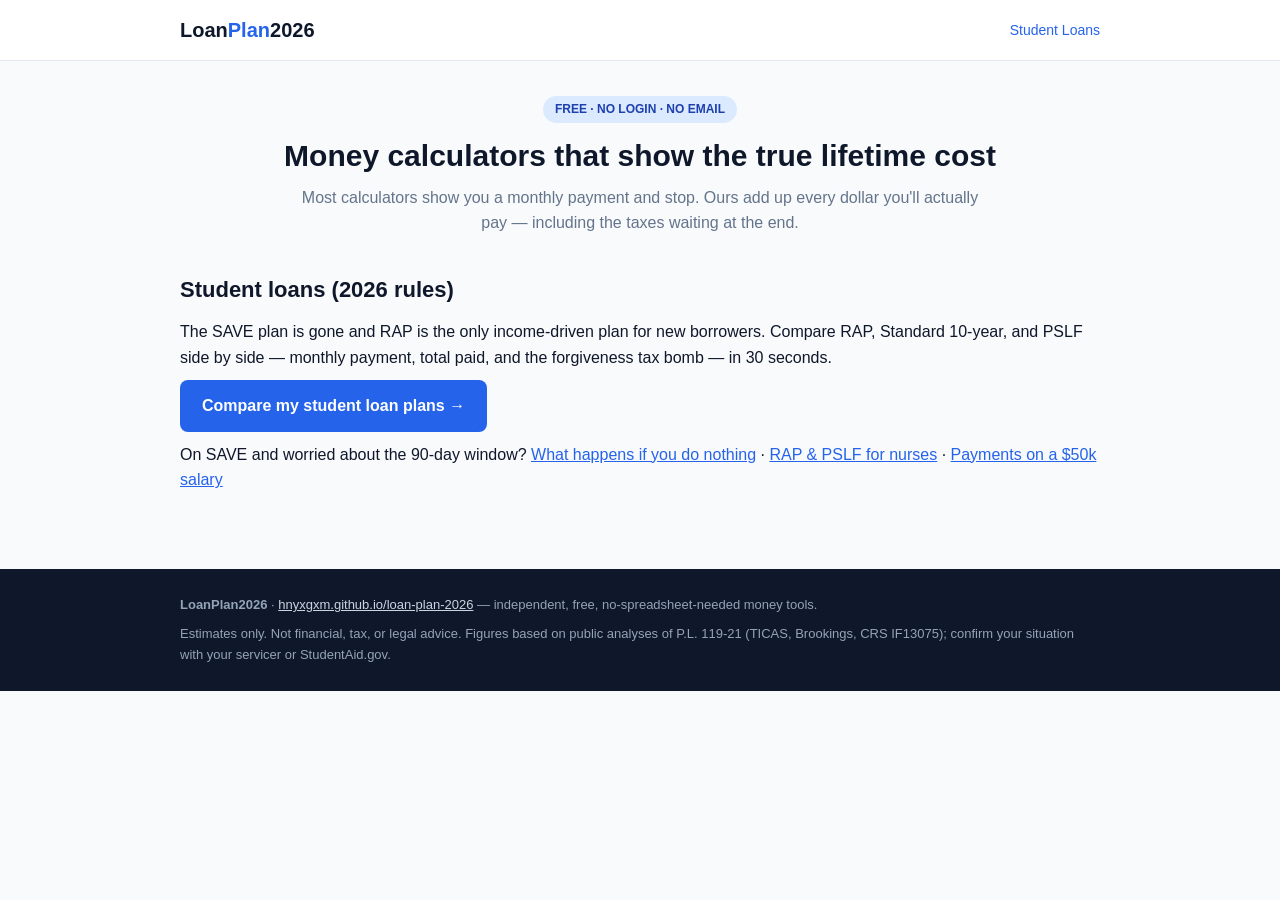
==== commit 3ebb69f4: "Put the published address in the footer brand line The footer named the product but not where it liv" ====
--- a/index.html
+++ b/index.html
@@ -2,11 +2,35 @@
 <html lang="en">
 <head>
 <meta charset="UTF-8">
+<meta name="google-site-verification" content="98BWWTaS9-cz3RCrhu3tzQNUyZ-GA9P_Ir8cBboRrWM" />
 <meta name="viewport" content="width=device-width, initial-scale=1.0">
 <title>LoanPlan2026 — Free Money Calculators</title>
 <meta name="description" content="Free, no-login calculators for real money decisions. Start with the 2026 student loan plan comparer: RAP vs Standard vs PSLF, including the forgiveness tax bill.">
-<link rel="icon" href="data:,">
 <link rel="stylesheet" href="student-loans/style.css">
+<!-- Google tag (gtag.js) -->
+<script async src="https://www.googletagmanager.com/gtag/js?id=G-7WXY3LFMZS"></script>
+<script>
+  window.dataLayer = window.dataLayer || [];
+  function gtag(){dataLayer.push(arguments);}
+  gtag('js', new Date());
+  gtag('config', 'G-7WXY3LFMZS');
+</script>
+<!-- seo-meta -->
+<link rel="canonical" href="https://hnyxgxm.github.io/loan-plan-2026/">
+<link rel="icon" type="image/svg+xml" href="favicon.svg">
+<meta property="og:site_name" content="LoanPlan2026">
+<meta property="og:type" content="website">
+<meta property="og:title" content="LoanPlan2026 — Free Money Calculators">
+<meta property="og:description" content="Free, no-login calculators for real money decisions. Start with the 2026 student loan plan comparer: RAP vs Standard vs PSLF, including the forgiveness tax bill.">
+<meta property="og:url" content="https://hnyxgxm.github.io/loan-plan-2026/">
+<meta property="og:image" content="https://hnyxgxm.github.io/loan-plan-2026/student-loans/og.png">
+<meta property="og:image:width" content="1200">
+<meta property="og:image:height" content="630">
+<meta name="twitter:card" content="summary_large_image">
+<meta name="twitter:title" content="LoanPlan2026 — Free Money Calculators">
+<meta name="twitter:description" content="Free, no-login calculators for real money decisions. Start with the 2026 student loan plan comparer: RAP vs Standard vs PSLF, including the forgiveness tax bill.">
+<meta name="twitter:image" content="https://hnyxgxm.github.io/loan-plan-2026/student-loans/og.png">
+<script type="application/ld+json">{"@context": "https://schema.org", "@graph": [{"@type": "WebSite", "name": "LoanPlan2026", "url": "https://hnyxgxm.github.io/loan-plan-2026/", "description": "Free, no-login calculators for real money decisions."}, {"@type": "ItemList", "itemListElement": [{"@type": "ListItem", "position": 1, "url": "https://hnyxgxm.github.io/loan-plan-2026/student-loans/", "name": "Student Loan Repayment Plan Finder 2026"}, {"@type": "ListItem", "position": 2, "url": "https://hnyxgxm.github.io/loan-plan-2026/student-loans/nurses.html", "name": "Student Loan Repayment for Nurses in 2026"}, {"@type": "ListItem", "position": 3, "url": "https://hnyxgxm.github.io/loan-plan-2026/student-loans/income-50k.html", "name": "Student Loan Payment on a $50,000 Salary in 2026"}, {"@type": "ListItem", "position": 4, "url": "https://hnyxgxm.github.io/loan-plan-2026/student-loans/save-transition.html", "name": "SAVE Plan Ended July 2026? Your 90-Day Decision Guide"}]}]}</script>
 </head>
 <body>
 
@@ -36,7 +60,7 @@
 
 <footer class="site">
   <div class="container">
-    <div><b>LoanPlan2026</b> — independent, free, no-spreadsheet-needed money tools.</div>
+    <div><b>LoanPlan2026</b> · <a href="https://hnyxgxm.github.io/loan-plan-2026/">hnyxgxm.github.io/loan-plan-2026</a> — independent, free, no-spreadsheet-needed money tools.</div>
     <div>Estimates only. Not financial, tax, or legal advice. Figures based on public analyses of P.L. 119-21 (TICAS, Brookings, CRS IF13075); confirm your situation with your servicer or StudentAid.gov.</div>
   </div>
 </footer>
